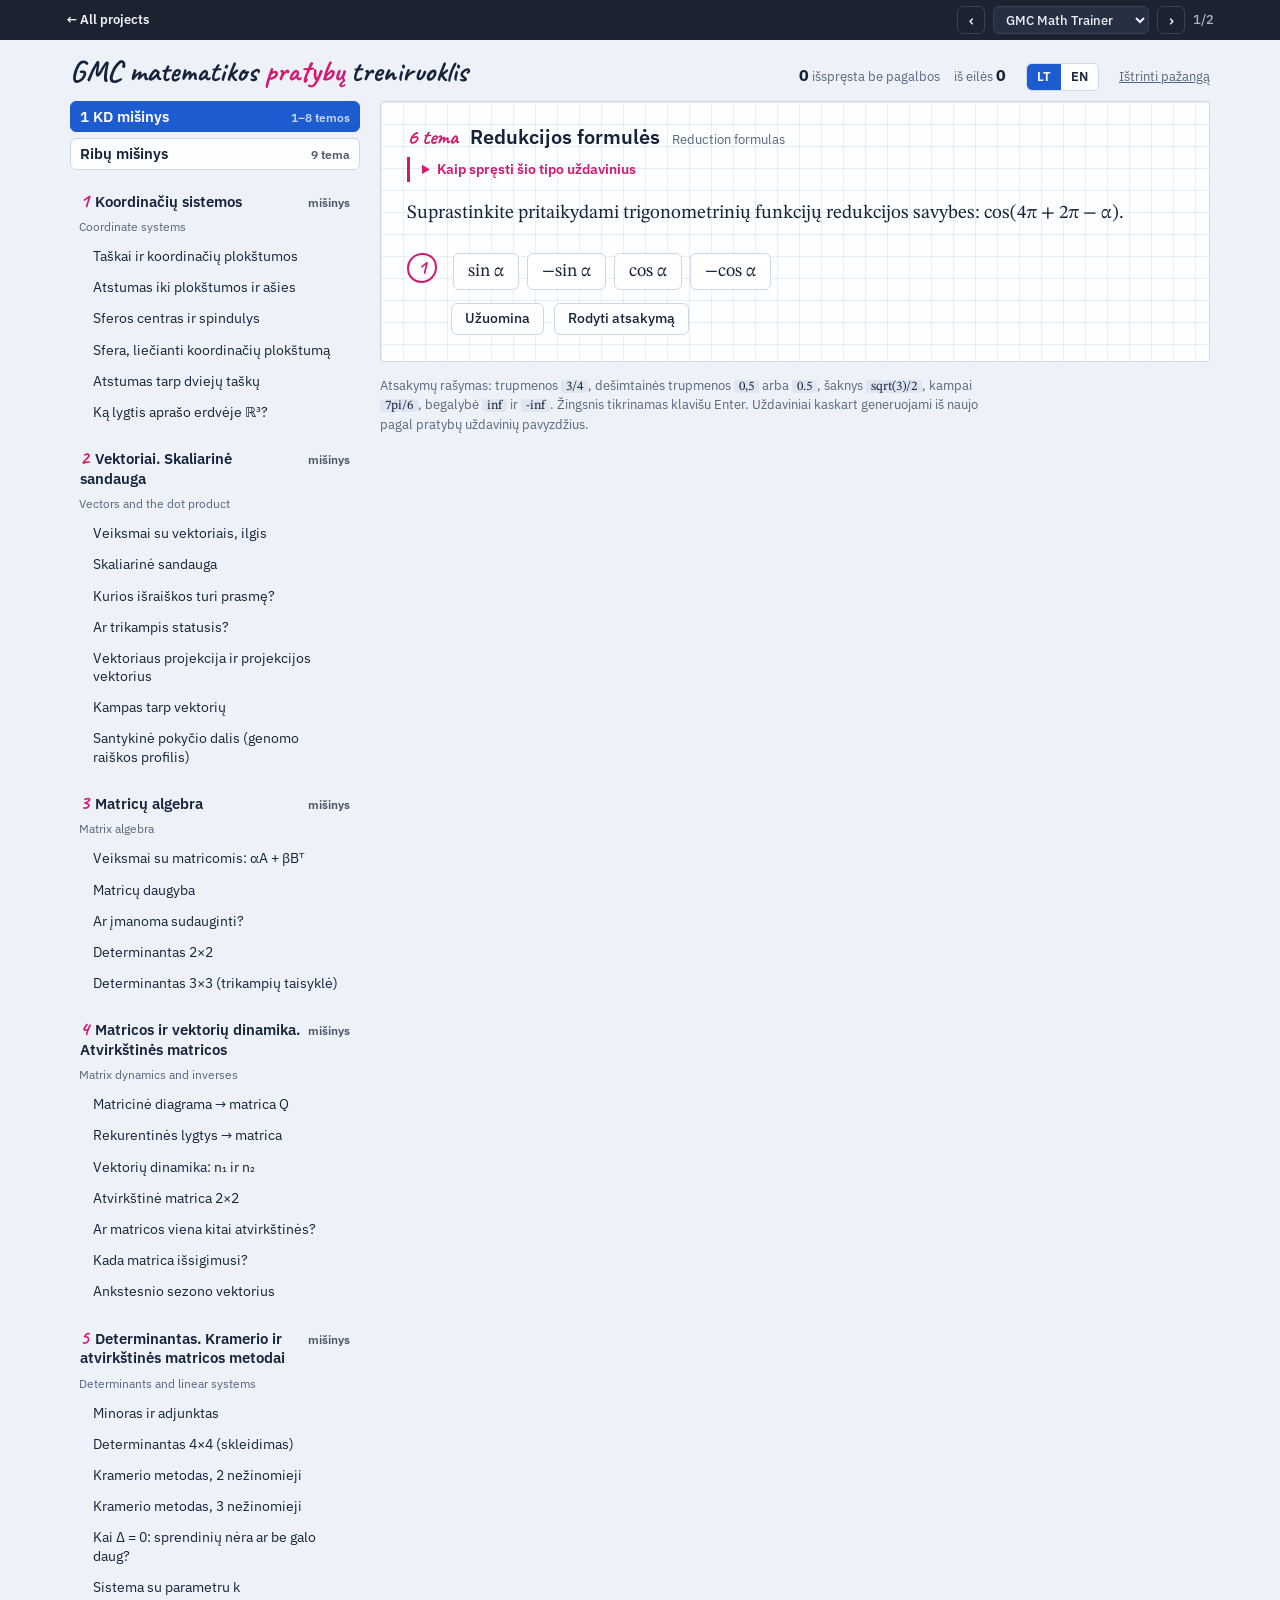
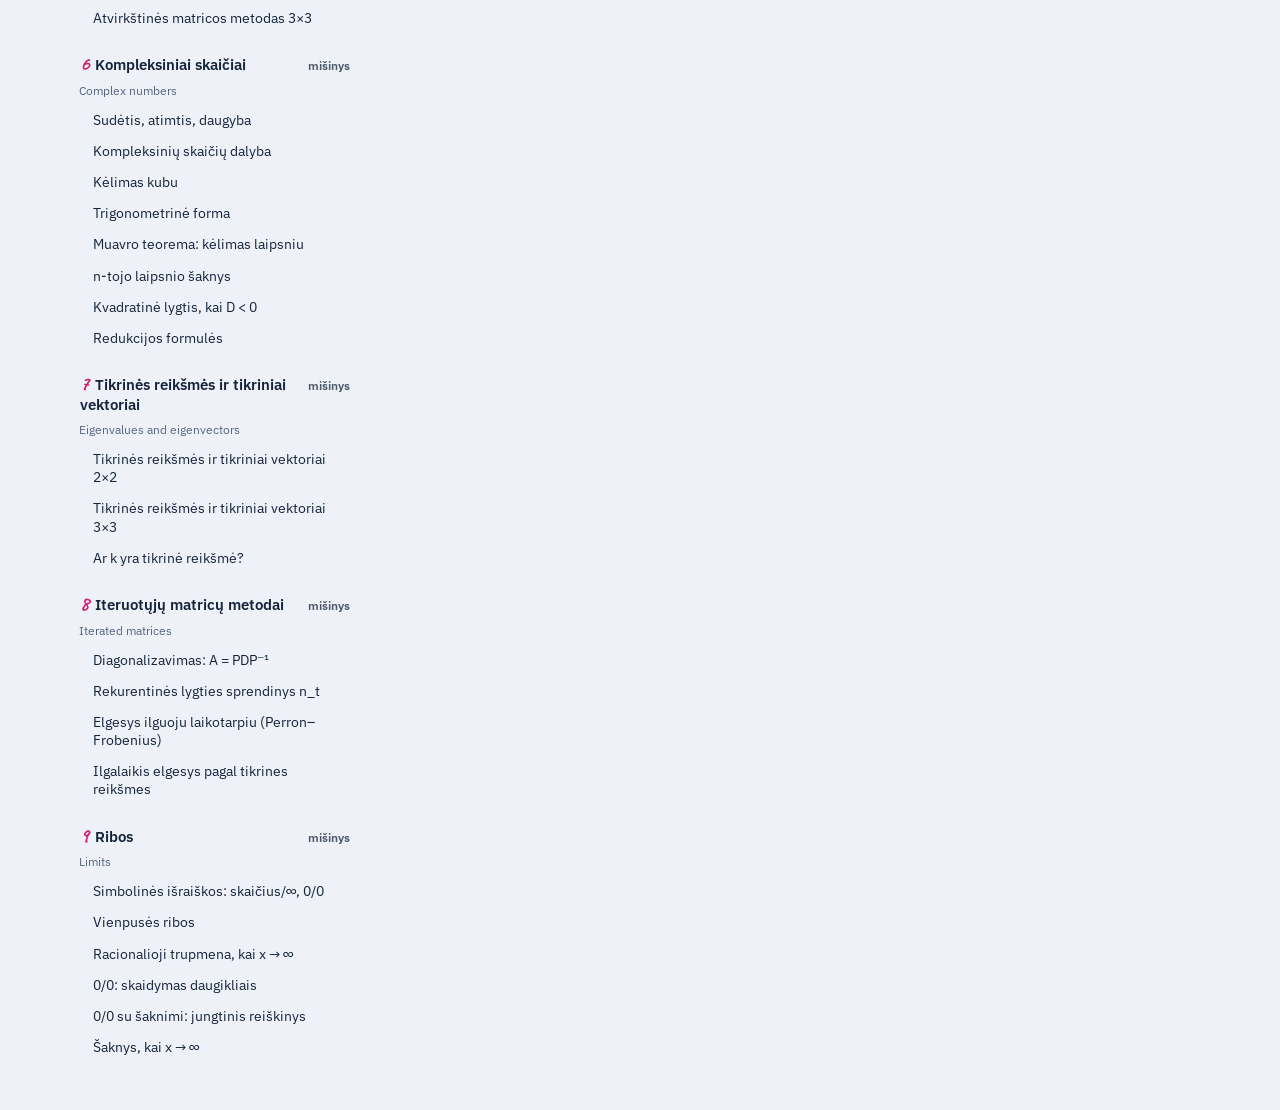
==== math-trainer/index.html @ cc03a7fa "Turn the site into a project hub and add the GMC Math Trainer - New home page lists every project fr" ====
<!DOCTYPE html>
<html lang="lt">
<head>
<meta charset="utf-8">
<meta name="viewport" content="width=device-width, initial-scale=1">
<title>GMC Math Trainer</title>
<meta name="description" content="Interaktyvus GMC matematikos pratybų treniruoklis: matricos, kompleksiniai skaičiai, tikrinės reikšmės, ribos.">
<link rel="preconnect" href="https://fonts.googleapis.com">
<link rel="preconnect" href="https://fonts.gstatic.com" crossorigin>
<link href="https://fonts.googleapis.com/css2?family=Caveat:wght@700&family=IBM+Plex+Sans:wght@400;500;600&family=STIX+Two+Text:ital,wght@0,400;0,600;1,400&display=swap" rel="stylesheet">
<link rel="stylesheet" href="trainer.css">
<link rel="stylesheet" href="../hub/hub.css">
<script src="../hub/hub.js" defer></script>
</head>
<body data-project="math-trainer">
<div id="hubbar"></div>
<header class="top">
  <h1 class="brand" id="brand">GMC matematikos <b>pratybų</b> treniruoklis</h1>
  <div class="tally" id="tally"></div>
  <div class="langs" id="langs" role="group" aria-label="Kalba"><button type="button" data-lang="lt" aria-pressed="true">LT</button><button type="button" data-lang="en" aria-pressed="false">EN</button></div>
  <button type="button" class="linkb" id="reset">Ištrinti pažangą</button>
</header>
<div class="app">
  <div>
    <button type="button" class="navtoggle" id="navtoggle" aria-expanded="false" aria-controls="nav"><span>Pasirinkite uždavinio tipą</span><b aria-hidden="true">▾</b></button>
    <nav id="nav" aria-label="Uždavinių tipai"></nav>
  </div>
  <main>
    <section class="sheet" id="sheet" aria-live="polite"></section>
    <p class="keys" id="keys"></p>
  </main>
</div>
<script src="js/core.js"></script>
<script src="js/gen1.js"></script>
<script src="js/gen2.js"></script>
<script src="js/gen0.js"></script>
<script src="js/lt1.js"></script>
<script src="js/lt2.js"></script>
<script src="js/lt0.js"></script>
<script src="js/ui.js"></script>
</body>
</html>
---- math-trainer/trainer.css ----
:root {
  /* layout: squared-paper workbook. Sidebar of exercise types, one problem sheet, steps revealed one line at a time */
  --paper: #eef2f8;
  --sheet: #fdfeff;
  --grid: rgba(52, 118, 196, .11);
  --ink: #15233b;
  --ink2: #56657f;
  --line: #cdd7e6;
  --accent: #1d5bd0;
  --accent-ink: #ffffff;
  --pen: #d21a6f;
  --good: #14804a;
  --good-bg: #e2f5ea;
  --bad: #c22f2a;
  --bad-bg: #fde9e7;
  --hl: #fff1a6;
  --field: #ffffff;
  --ui: "IBM Plex Sans", "Segoe UI", system-ui, sans-serif;
  --math: "STIX Two Text", "Cambria Math", Cambria, "Times New Roman", serif;
  --hand: "Caveat", "Segoe Print", cursive;
}
@media (prefers-color-scheme: dark) {
  :root:not([data-theme="light"]) {
    color-scheme: dark;
    --paper: #0f141d; --sheet: #161d2a; --grid: rgba(125, 165, 235, .075); --ink: #e7edf8; --ink2: #9dabc3; --line: #2b3649;
    --accent: #7eabff; --accent-ink: #0b1220; --pen: #ff78b6; --good: #55d28d; --good-bg: #12301f; --bad: #ff8078; --bad-bg: #3a1a18; --hl: #5c4c05; --field: #0f141d;
  }
}
:root[data-theme="dark"] {
  color-scheme: dark;
  --paper: #0f141d; --sheet: #161d2a; --grid: rgba(125, 165, 235, .075); --ink: #e7edf8; --ink2: #9dabc3; --line: #2b3649;
  --accent: #7eabff; --accent-ink: #0b1220; --pen: #ff78b6; --good: #55d28d; --good-bg: #12301f; --bad: #ff8078; --bad-bg: #3a1a18; --hl: #5c4c05; --field: #0f141d;
}
* { box-sizing: border-box; }
html { -webkit-text-size-adjust: 100%; }
body { margin: 0; background: var(--paper); color: var(--ink); font: 15px/1.5 var(--ui); }
button { font: inherit; color: inherit; cursor: pointer; }
:focus-visible { outline: 2px solid var(--accent); outline-offset: 2px; }

.top { display: flex; flex-wrap: wrap; align-items: baseline; gap: 6px 20px; padding: 16px 20px 10px; max-width: 1180px; margin: 0 auto; }
.brand { font: 700 30px/1 var(--hand); color: var(--ink); margin: 0; }
.brand b { color: var(--pen); font-weight: 700; }
.tally { margin-left: auto; display: flex; gap: 14px; align-items: baseline; color: var(--ink2); font-size: 13px; font-variant-numeric: tabular-nums; }
.tally strong { color: var(--ink); font-size: 16px; }
.langs { display: inline-flex; border: 1px solid var(--line); border-radius: 6px; overflow: hidden; }
.langs button { border: 0; background: var(--sheet); padding: 3px 10px; font: 600 13px/1.5 var(--ui); }
.langs button[aria-pressed="true"] { background: var(--accent); color: var(--accent-ink); }
.linkb { background: none; border: 0; padding: 0; color: var(--ink2); text-decoration: underline; font-size: 13px; }

.app { display: grid; grid-template-columns: 290px minmax(0, 1fr); gap: 20px; max-width: 1180px; margin: 0 auto; padding: 0 20px 48px; align-items: start; }
.navtoggle { display: none; }
#nav { display: flex; flex-direction: column; gap: 14px; }
.mixes { display: grid; gap: 6px; }
.navb { display: flex; justify-content: space-between; align-items: baseline; gap: 8px; width: 100%; text-align: left; background: none; border: 1px solid transparent; border-radius: 6px; padding: 5px 9px; line-height: 1.3; }
.navb:hover { background: color-mix(in srgb, var(--accent) 9%, transparent); }
.navb[aria-current="true"] { background: var(--accent); color: var(--accent-ink); }
.navb .cnt { font-size: 12px; font-variant-numeric: tabular-nums; opacity: .75; white-space: nowrap; }
.navb.mix { border-color: var(--line); background: var(--sheet); font-weight: 600; }
.navb.mix[aria-current="true"] { background: var(--accent); border-color: var(--accent); }
.topic { display: grid; gap: 1px; }
.navb.th { font-weight: 600; padding-top: 6px; }
.navb.th .no { font: 700 20px/1 var(--hand); color: var(--pen); margin-right: 6px; }
.navb.th[aria-current="true"] .no { color: inherit; }
.topic .lt { font-size: 12px; color: var(--ink2); padding: 0 9px 4px; }
.topic .navb.ty { padding-left: 22px; font-size: 14px; }

.sheet { background-color: var(--sheet); background-image: linear-gradient(var(--grid) 1px, transparent 1px), linear-gradient(90deg, var(--grid) 1px, transparent 1px); background-size: 22px 22px; border: 1px solid var(--line); border-radius: 4px; padding: 22px 26px 26px; min-width: 0; }
.phead { display: flex; flex-wrap: wrap; align-items: baseline; gap: 4px 12px; margin-bottom: 4px; }
.tag { font: 700 22px/1 var(--hand); color: var(--pen); }
.phead h2 { font: 600 20px/1.25 var(--ui); margin: 0; text-wrap: balance; }
.phead .lt { color: var(--ink2); font-size: 13px; }
.method { margin: 8px 0 14px; border-left: 3px solid var(--pen); padding: 2px 0 2px 12px; max-width: 70ch; }
.method summary { cursor: pointer; color: var(--pen); font-weight: 600; font-size: 14px; }
.method p { margin: 6px 0 2px; font-size: 14.5px; }
.math { font-family: var(--math); font-size: 19px; line-height: 1.9; }
.stmt { margin: 6px 0 16px; overflow-x: auto; padding-bottom: 2px; }
.fig { overflow-x: auto; margin-top: 6px; }

.steps { list-style: none; margin: 0; padding: 0; display: grid; gap: 14px; }
.step { display: grid; grid-template-columns: 34px minmax(0, 1fr); gap: 10px; align-items: start; }
.step > .no { width: 30px; height: 30px; border: 2px solid var(--pen); border-radius: 50% 46% 52% 48%; color: var(--pen); font: 700 20px/26px var(--hand); text-align: center; transform: rotate(-4deg); margin-top: 3px; }
.step.done > .no { border-color: var(--good); color: var(--good); }
.step.shown > .no { border-color: var(--ink2); color: var(--ink2); }
.sq { margin-bottom: 4px; }
.sq:empty { display: none; }
.bigq { font-size: 1.25em; }
.fields { display: flex; flex-wrap: wrap; align-items: center; gap: 10px 18px; overflow-x: auto; padding: 3px 2px 5px; }
.fld { display: inline-flex; align-items: center; gap: 7px; white-space: nowrap; }
.fld .lbl:empty, .fld .aft:empty { display: none; }
input.in { font: 18px/1.2 var(--math); color: var(--ink); background: var(--field); border: 1.5px solid var(--line); border-radius: 5px; padding: 5px 6px; text-align: center; width: calc(var(--w, 8) * 1ch + 16px); min-width: 0; }
input.in:focus { border-color: var(--accent); outline: 2px solid color-mix(in srgb, var(--accent) 30%, transparent); outline-offset: 0; }
input.in.bad { border-color: var(--bad); background: var(--bad-bg); }
input.in:disabled { border-color: transparent; background: transparent; opacity: 1; color: var(--ink); -webkit-text-fill-color: var(--ink); }
.step.done input.in:disabled { color: var(--good); -webkit-text-fill-color: var(--good); font-weight: 600; }
.chip { border: 1px solid var(--line); background: var(--sheet); border-radius: 999px; padding: 1px 9px; font: 15px var(--math); }
.opts { display: flex; flex-wrap: wrap; gap: 8px; }
.opt { border: 1.5px solid var(--line); background: var(--field); border-radius: 6px; padding: 5px 14px; font: 18px/1.4 var(--math); }
.opt:hover:not(:disabled) { border-color: var(--accent); }
.opt[aria-pressed="true"] { border-color: var(--accent); background: color-mix(in srgb, var(--accent) 14%, var(--field)); }
.opt.bad { border-color: var(--bad); background: var(--bad-bg); }
.step.done .opt[aria-pressed="true"], .step.shown .opt[aria-pressed="true"] { border-color: var(--good); background: var(--good-bg); }
.opt:disabled { cursor: default; }
.acts { display: flex; flex-wrap: wrap; align-items: center; gap: 8px 10px; margin-top: 8px; font-family: var(--ui); }
.btn { border: 1.5px solid var(--line); background: var(--sheet); border-radius: 6px; padding: 5px 13px; font: 500 14px/1.4 var(--ui); }
.btn:hover { border-color: var(--accent); }
.btn.primary { background: var(--accent); border-color: var(--accent); color: var(--accent-ink); font-weight: 600; }
.fb { font: 14px/1.4 var(--ui); }
.fb.no { color: var(--bad); }
.fb.yes { color: var(--good); font-weight: 600; }
.hint, .sol { font-size: 17px; line-height: 1.85; margin-top: 8px; padding: 4px 12px; border-radius: 4px; overflow-x: auto; max-width: 100%; }
.hint { background: color-mix(in srgb, var(--hl) 55%, transparent); }
.sol { border-left: 3px solid var(--good); background: color-mix(in srgb, var(--good-bg) 70%, transparent); }
.step.shown .sol { border-left-color: var(--ink2); background: color-mix(in srgb, var(--line) 35%, transparent); }
.hint::before, .sol::before { font: 600 12px/1 var(--ui); letter-spacing: .04em; text-transform: uppercase; color: var(--ink2); margin-right: 8px; }
.hint::before, .sol::before { content: attr(data-label); }
.finish { display: flex; flex-wrap: wrap; align-items: center; gap: 10px 16px; margin-top: 20px; padding-top: 14px; border-top: 1.5px dashed var(--line); }
.finish .verdict { font: 700 26px/1 var(--hand); color: var(--good); }
.finish .verdict.help { color: var(--ink2); }
.keys { margin: 14px 0 0; color: var(--ink2); font-size: 13px; max-width: 75ch; }
.keys code { font: 13px var(--math); background: color-mix(in srgb, var(--line) 45%, transparent); padding: 0 5px; border-radius: 3px; color: var(--ink); }

/* maths */
.mx { display: inline-flex; vertical-align: middle; position: relative; margin: 2px .3em; padding: .15em .55em; line-height: 1.45; }
.mx::before, .mx::after { content: ""; position: absolute; top: 0; bottom: 0; width: .38em; border: 1.5px solid currentColor; }
.mx::before { left: 0; border-right: 0; }
.mx::after { right: 0; border-left: 0; }
.mx.det::before, .mx.det::after { width: 0; border-top: 0; border-bottom: 0; }
.mx.det::before { border-left: 0; }
.mg { display: inline-grid; gap: .2em .85em; justify-items: center; align-items: center; }
.mg > .hl { background: var(--hl); border-radius: 3px; padding: 0 .25em; margin: 0 -.25em; }
.mx.inp { padding: .35em .6em; }
.mx.inp .mg { gap: 6px; }
.fr { display: inline-flex; flex-direction: column; vertical-align: middle; text-align: center; margin: 0 .14em; font-size: .88em; line-height: 1.25; }
.fr > span:first-child { border-bottom: 1.5px solid currentColor; padding: 0 .3em 1px; }
.fr > span:last-child { padding: 1px .3em 0; }
.fr.big { font-size: 1em; line-height: 1.5; }
sup .fr, sub .fr { font-size: .8em; }
.sys { display: inline-flex; flex-direction: column; vertical-align: middle; border-left: 2px solid currentColor; border-radius: 9px 0 0 9px; padding: .1em 0 .1em .7em; margin: .25em .5em; line-height: 1.6; }
.lim { display: inline-flex; flex-direction: column; align-items: center; vertical-align: middle; margin-right: .3em; line-height: 1.1; }
.lim > span:last-child { font-size: .72em; }
.rt { white-space: nowrap; }
.rt > .rd { border-top: 1.5px solid currentColor; padding: 0 .15em; }
.rt > sup { font-size: .6em; margin-right: -.25em; vertical-align: .9em; }
.bar { border-top: 1.5px solid currentColor; }
.dot { margin: 0 .13em; font-weight: 700; }
.math i { font-style: italic; }
svg.dia { max-width: none; display: block; }
.dia .de { fill: none; stroke: var(--accent); stroke-width: 1.8; marker-end: url(#ah); }
.dia .ah { fill: var(--accent); }
.dia .dn { fill: var(--sheet); stroke: var(--ink); stroke-width: 1.8; }
.dia .dt { font: italic 18px var(--math); fill: var(--ink); text-anchor: middle; }
.dia .dl { font: 600 16px var(--math); fill: var(--pen); text-anchor: middle; paint-order: stroke; stroke: var(--sheet); stroke-width: 4px; }

@media (max-width: 860px) {
  .app { grid-template-columns: minmax(0, 1fr); padding: 0 16px 40px; gap: 12px; }
  .top { padding: 14px 16px 8px; }
  .navtoggle { display: flex; justify-content: space-between; width: 100%; border: 1px solid var(--line); background: var(--sheet); border-radius: 6px; padding: 8px 12px; font-weight: 600; }
  #nav { display: none; }
  #nav.open { display: flex; }
  .sheet { padding: 16px 14px 20px; }
  .math { font-size: 17.5px; }
  .step { grid-template-columns: 30px minmax(0, 1fr); gap: 8px; }
}
@media (prefers-reduced-motion: no-preference) {
  .step.active { animation: rise .18s ease-out; }
  @keyframes rise { from { transform: translateY(4px); } to { transform: none; } }
}
---- hub/hub.css ----
/* Project hub: shared styles.
 * Two parts: the project bar that every project page shows at the top (.hubbar),
 * and the home page (body.hub). The bar carries its own colours so it looks the
 * same on any project, whatever that project's stylesheet does. */
.hubbar {
  --hb-bg: #1b2330; --hb-ink: #eef2f8; --hb-muted: #a9b4c6; --hb-line: #364154; --hb-field: #263042;
  background: var(--hb-bg); color: var(--hb-ink);
  font: 500 13px/1.3 "IBM Plex Sans", system-ui, -apple-system, "Segoe UI", sans-serif;
}
.hubbar * { box-sizing: border-box; }
.hubbar-in { display: flex; align-items: center; gap: 8px; max-width: 1180px; margin: 0 auto; padding: 6px 16px; }
.hubbar a { color: var(--hb-ink); text-decoration: none; }
.hubbar .hb-home { font-weight: 600; white-space: nowrap; margin-right: auto; padding: 4px 0; }
.hubbar .hb-home:hover { text-decoration: underline; }
.hubbar .hb-cyc { display: inline-flex; align-items: center; justify-content: center; width: 28px; height: 28px; border: 1px solid var(--hb-line); border-radius: 6px; font-size: 16px; line-height: 1; }
.hubbar .hb-cyc:hover { background: var(--hb-field); }
.hubbar select { font: inherit; color: var(--hb-ink); background: var(--hb-field); border: 1px solid var(--hb-line); border-radius: 6px; height: 28px; padding: 0 8px; min-width: 0; max-width: 46vw; }
.hubbar .hb-count { color: var(--hb-muted); font-variant-numeric: tabular-nums; }
.hubbar a:focus-visible, .hubbar select:focus-visible { outline: 2px solid #8fb6ff; outline-offset: 2px; }

/* ---------- home page ---------- */
body.hub {
  /* layout: one index column, projects as numbered ledger rows rather than cards.
     Tokens are set on body.hub, not :root, so they never leak into a project's own palette. */
  --bg: #f3f4f1; --surface: #ffffff; --ink: #1a2029; --muted: #5d6673; --line: #d5d9d2; --accent: #b3421f;
  --f-body: "IBM Plex Sans", system-ui, -apple-system, "Segoe UI", sans-serif;
  --f-mono: "IBM Plex Mono", ui-monospace, "SFMono-Regular", Menlo, monospace;
}
@media (prefers-color-scheme: dark) {
  :root:not([data-theme="light"]) body.hub { --bg: #12151a; --surface: #1a1f27; --ink: #e8ebf0; --muted: #9aa4b2; --line: #2c3440; --accent: #f08a5d; color-scheme: dark; }
}
:root[data-theme="dark"] body.hub { --bg: #12151a; --surface: #1a1f27; --ink: #e8ebf0; --muted: #9aa4b2; --line: #2c3440; --accent: #f08a5d; color-scheme: dark; }
body.hub { margin: 0; background: var(--bg); color: var(--ink); font: 16px/1.55 var(--f-body); }
body.hub * { box-sizing: border-box; }
.hub-wrap { max-width: 860px; margin: 0 auto; padding: 48px 20px 64px; }
.hub-eyebrow { font: 500 13px/1.4 var(--f-mono); color: var(--muted); margin: 0 0 6px; }
.hub-wrap h1 { font: 600 34px/1.15 var(--f-body); letter-spacing: -.01em; margin: 0 0 10px; text-wrap: balance; }
.hub-lede { color: var(--muted); max-width: 60ch; margin: 0 0 30px; }
.hub-list { list-style: none; margin: 0; padding: 0; border-top: 2px solid var(--ink); }
.hub-row { display: grid; grid-template-columns: 44px minmax(0, 1fr) auto; gap: 4px 16px; align-items: baseline; padding: 18px 6px; border-bottom: 1px solid var(--line); color: inherit; text-decoration: none; }
.hub-row:hover { background: var(--surface); }
.hub-row:focus-visible { outline: 2px solid var(--accent); outline-offset: 2px; }
.hub-no { font: 500 13px/1.6 var(--f-mono); color: var(--accent); }
.hub-row h2 { font: 600 20px/1.3 var(--f-body); margin: 0; }
.hub-kind { font: 400 13px/1.4 var(--f-mono); color: var(--muted); white-space: nowrap; }
.hub-sum { grid-column: 2 / -1; margin: 2px 0 6px; color: var(--muted); max-width: 64ch; }
.hub-tags { grid-column: 2 / -1; display: flex; flex-wrap: wrap; gap: 6px; }
.hub-tag { font: 400 12px/1.5 var(--f-mono); border: 1px solid var(--line); border-radius: 999px; padding: 0 9px; color: var(--muted); }
.hub-open { font-weight: 600; color: var(--accent); margin-left: auto; }
.hub-foot { margin-top: 28px; color: var(--muted); font-size: 14px; }
.hub-foot a { color: inherit; }
.hub-error { padding: 18px 6px; color: var(--muted); }
@media (max-width: 520px) {
  .hub-wrap { padding: 32px 16px 48px; }
  .hub-row { grid-template-columns: 30px minmax(0, 1fr); }
  .hub-kind { grid-column: 2; }
  .hub-wrap h1 { font-size: 28px; }
}
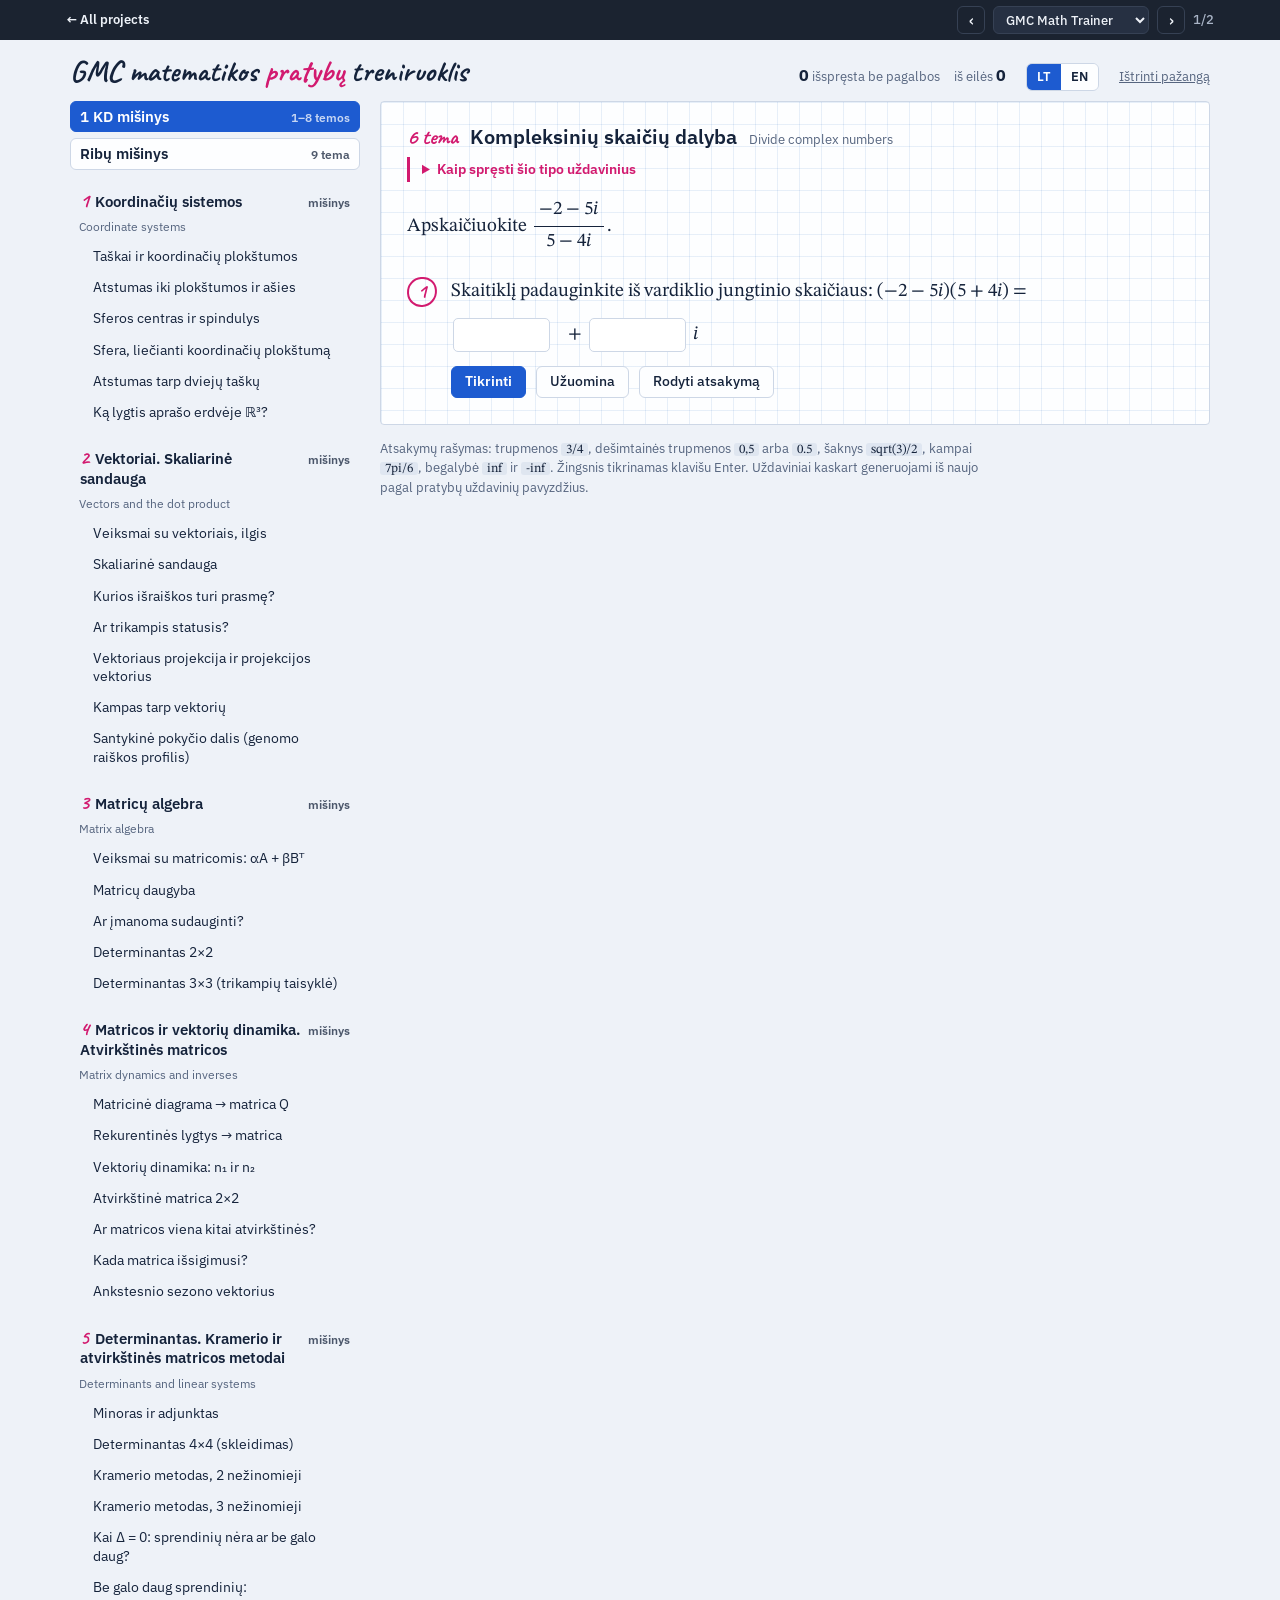
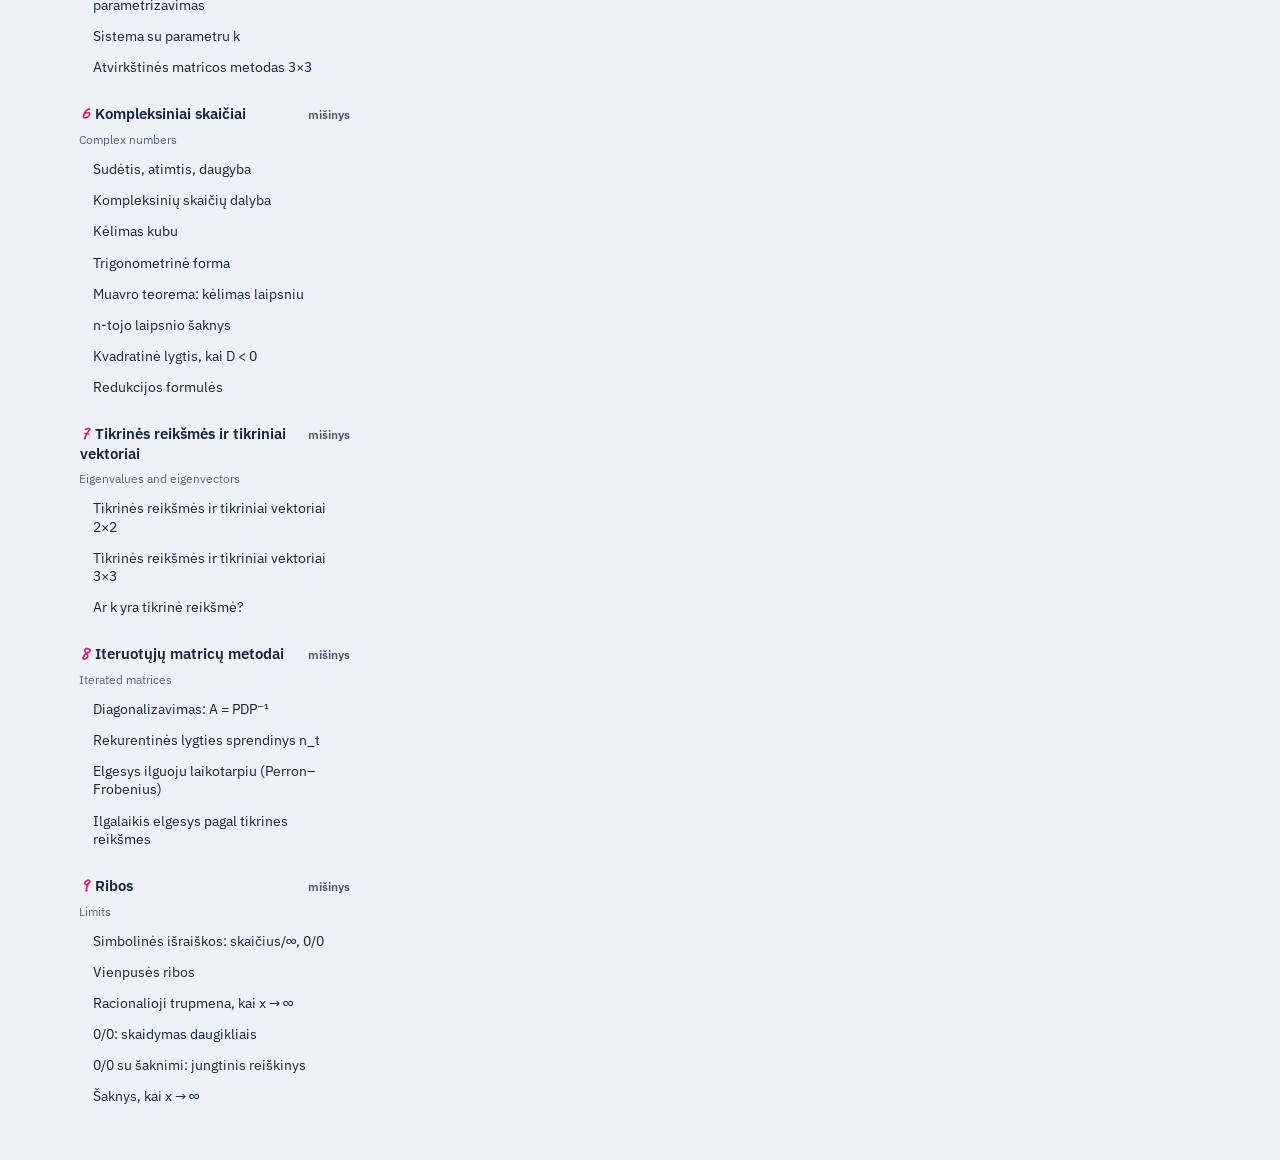
==== commit 02e10f2d: "Add parametrised-solutions exercise, 404 page and page icons - math-trainer: new exercise type for s" ====
--- a/math-trainer/index.html
+++ b/math-trainer/index.html
@@ -5,6 +5,7 @@
 <meta name="viewport" content="width=device-width, initial-scale=1">
 <title>GMC Math Trainer</title>
 <meta name="description" content="Interaktyvus GMC matematikos pratybų treniruoklis: matricos, kompleksiniai skaičiai, tikrinės reikšmės, ribos.">
+<link rel="icon" href="data:image/svg+xml,%3Csvg xmlns='http://www.w3.org/2000/svg' viewBox='0 0 32 32'%3E%3Crect width='32' height='32' rx='6' fill='%231d5bd0'/%3E%3Ctext x='16' y='24' font-size='22' text-anchor='middle' fill='white' font-family='Georgia,serif'%3E%CE%BB%3C/text%3E%3C/svg%3E">
 <link rel="preconnect" href="https://fonts.googleapis.com">
 <link rel="preconnect" href="https://fonts.gstatic.com" crossorigin>
 <link href="https://fonts.googleapis.com/css2?family=Caveat:wght@700&family=IBM+Plex+Sans:wght@400;500;600&family=STIX+Two+Text:ital,wght@0,400;0,600;1,400&display=swap" rel="stylesheet">
--- a/math-trainer/trainer.css
+++ b/math-trainer/trainer.css
@@ -85,6 +85,7 @@
 .sq:empty { display: none; }
 .bigq { font-size: 1.25em; }
 .fields { display: flex; flex-wrap: wrap; align-items: center; gap: 10px 18px; overflow-x: auto; padding: 3px 2px 5px; }
+.brk { flex-basis: 100%; height: 0; }
 .fld { display: inline-flex; align-items: center; gap: 7px; white-space: nowrap; }
 .fld .lbl:empty, .fld .aft:empty { display: none; }
 input.in { font: 18px/1.2 var(--math); color: var(--ink); background: var(--field); border: 1.5px solid var(--line); border-radius: 5px; padding: 5px 6px; text-align: center; width: calc(var(--w, 8) * 1ch + 16px); min-width: 0; }
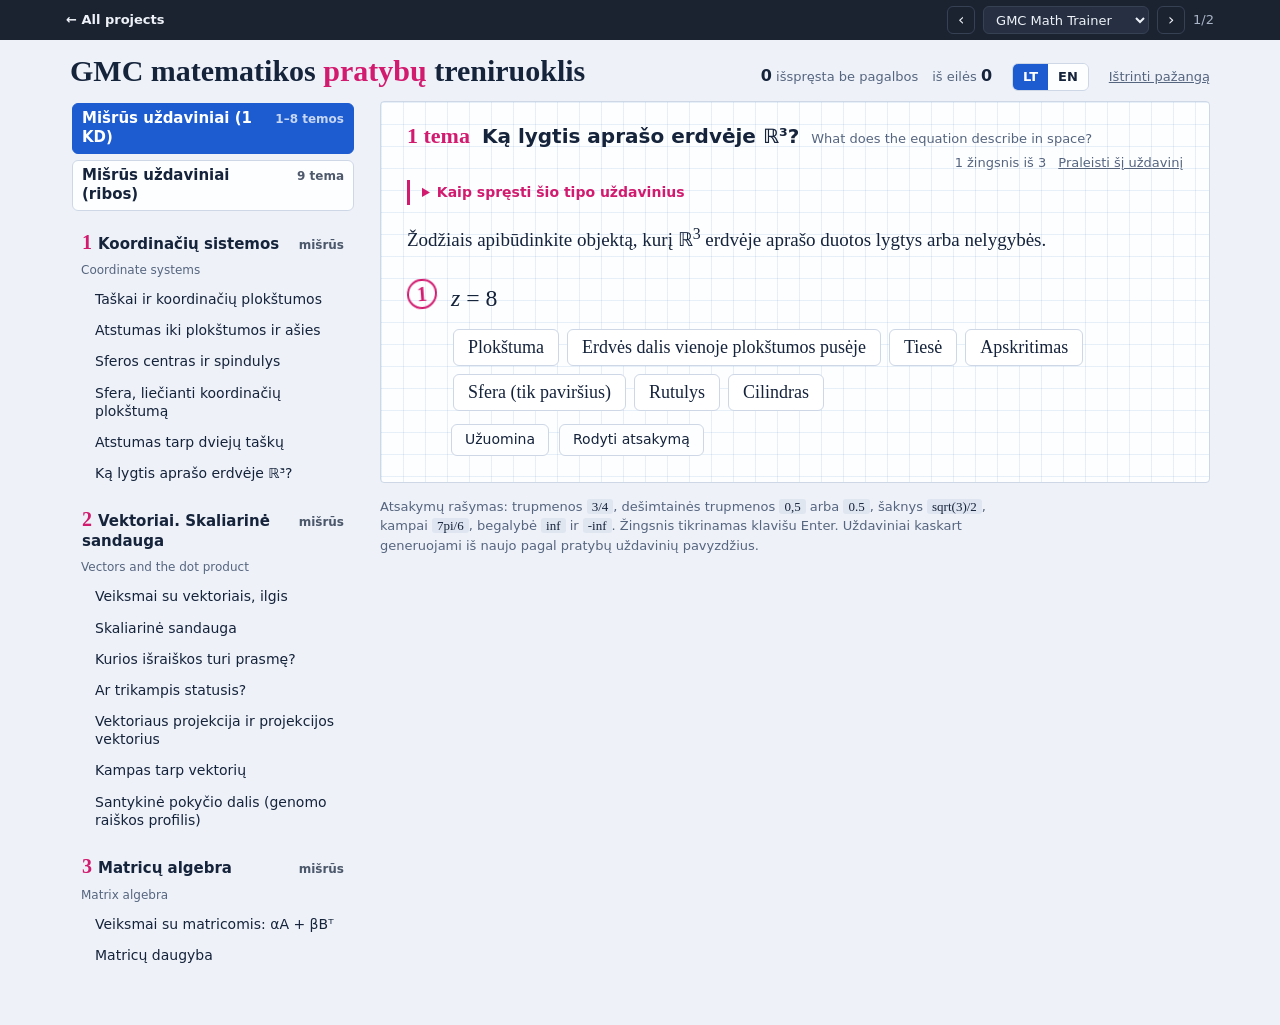
==== commit 95e96de5: "Trainer audit: independent answer verification, fixes, wording, site hardening Math trainer - Fix: d" ====
--- a/math-trainer/index.html
+++ b/math-trainer/index.html
@@ -2,6 +2,8 @@
 <html lang="lt">
 <head>
 <meta charset="utf-8">
+<meta http-equiv="Content-Security-Policy" content="default-src 'none'; script-src 'self'; style-src 'self' https://fonts.googleapis.com; font-src https://fonts.gstatic.com; img-src data:; connect-src 'self'; base-uri 'none'; form-action 'none'">
+<meta name="referrer" content="no-referrer">
 <meta name="viewport" content="width=device-width, initial-scale=1">
 <title>GMC Math Trainer</title>
 <meta name="description" content="Interaktyvus GMC matematikos pratybų treniruoklis: matricos, kompleksiniai skaičiai, tikrinės reikšmės, ribos.">
--- a/math-trainer/trainer.css
+++ b/math-trainer/trainer.css
@@ -50,6 +50,10 @@
 .app { display: grid; grid-template-columns: 290px minmax(0, 1fr); gap: 20px; max-width: 1180px; margin: 0 auto; padding: 0 20px 48px; align-items: start; }
 .navtoggle { display: none; }
 #nav { display: flex; flex-direction: column; gap: 14px; }
+@media (min-width: 861px) {
+  /* the list of 54 exercise types scrolls on its own, so the problem sheet always stays in view */
+  #nav { position: sticky; top: 12px; max-height: calc(100vh - 24px); overflow-y: auto; overscroll-behavior: contain; padding: 2px 6px 12px 2px; scrollbar-width: thin; }
+}
 .mixes { display: grid; gap: 6px; }
 .navb { display: flex; justify-content: space-between; align-items: baseline; gap: 8px; width: 100%; text-align: left; background: none; border: 1px solid transparent; border-radius: 6px; padding: 5px 9px; line-height: 1.3; }
 .navb:hover { background: color-mix(in srgb, var(--accent) 9%, transparent); }
@@ -69,6 +73,8 @@
 .tag { font: 700 22px/1 var(--hand); color: var(--pen); }
 .phead h2 { font: 600 20px/1.25 var(--ui); margin: 0; text-wrap: balance; }
 .phead .lt { color: var(--ink2); font-size: 13px; }
+.phead .prog { margin-left: auto; color: var(--ink2); font-size: 13px; font-variant-numeric: tabular-nums; white-space: nowrap; }
+.phead .skip { white-space: nowrap; }
 .method { margin: 8px 0 14px; border-left: 3px solid var(--pen); padding: 2px 0 2px 12px; max-width: 70ch; }
 .method summary { cursor: pointer; color: var(--pen); font-weight: 600; font-size: 14px; }
 .method p { margin: 6px 0 2px; font-size: 14.5px; }
@@ -127,6 +133,10 @@
 .mx::after { right: 0; border-left: 0; }
 .mx.det::before, .mx.det::after { width: 0; border-top: 0; border-bottom: 0; }
 .mx.det::before { border-left: 0; }
+.mg.c1 { grid-template-columns: auto; }
+.mg.c2 { grid-template-columns: repeat(2, auto); }
+.mg.c3 { grid-template-columns: repeat(3, auto); }
+.mg.c4 { grid-template-columns: repeat(4, auto); }
 .mg { display: inline-grid; gap: .2em .85em; justify-items: center; align-items: center; }
 .mg > .hl { background: var(--hl); border-radius: 3px; padding: 0 .25em; margin: 0 -.25em; }
 .mx.inp { padding: .35em .6em; }
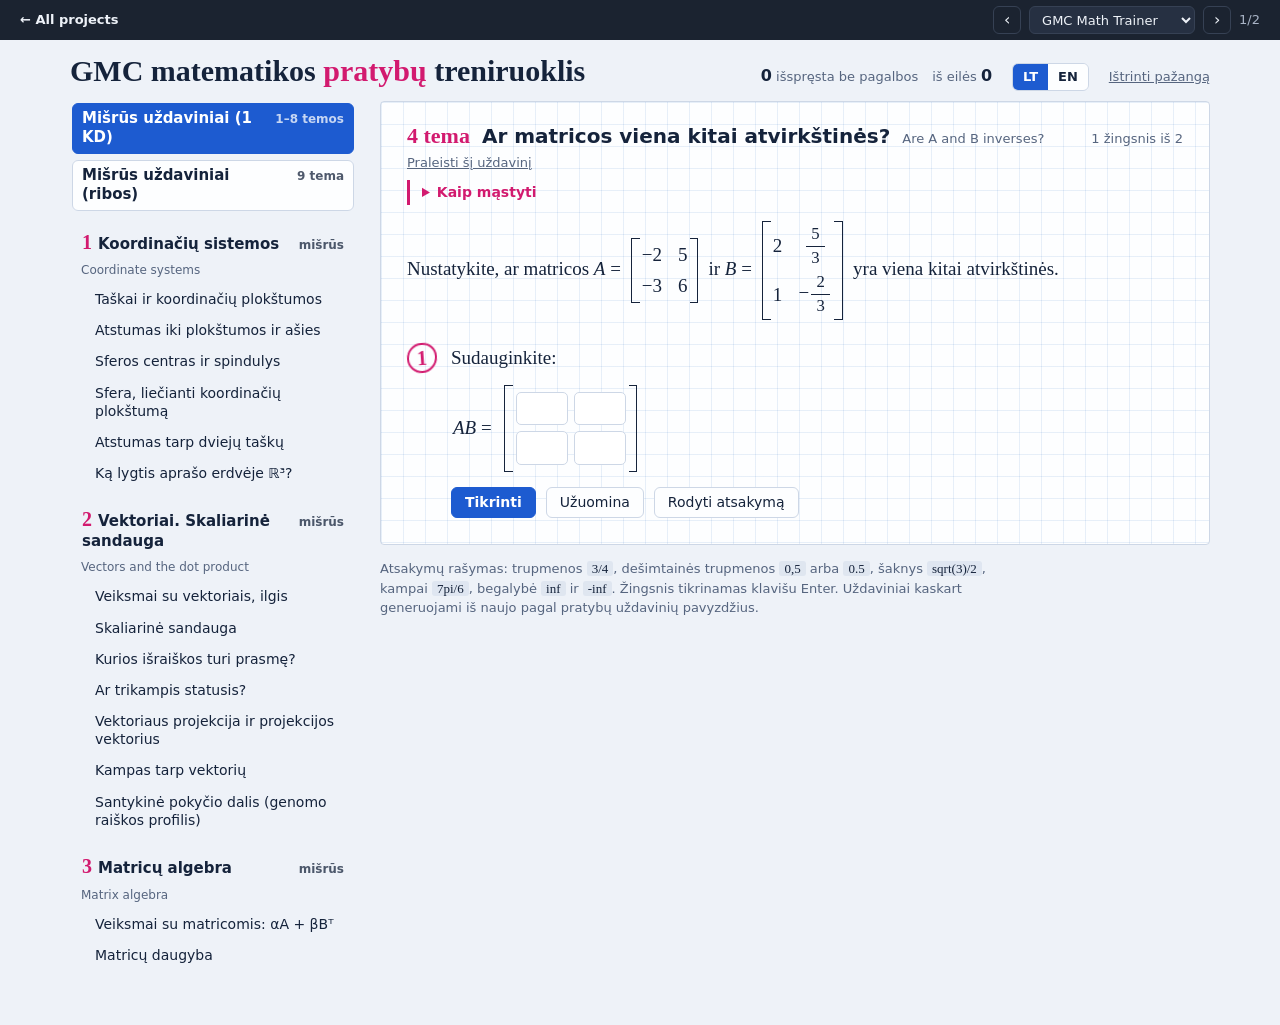
==== commit 67ccd1e7: "Math trainer: plain-language notes beside every problem - New "Kaip mąstyti / How to think about it"" ====
--- a/math-trainer/index.html
+++ b/math-trainer/index.html
@@ -32,6 +32,7 @@
     <section class="sheet" id="sheet" aria-live="polite"></section>
     <p class="keys" id="keys"></p>
   </main>
+  <aside class="explain" id="explain" aria-label="Kaip mąstyti"></aside>
 </div>
 <script src="js/core.js"></script>
 <script src="js/gen1.js"></script>
@@ -40,6 +41,7 @@
 <script src="js/lt1.js"></script>
 <script src="js/lt2.js"></script>
 <script src="js/lt0.js"></script>
+<script src="js/explain.js"></script>
 <script src="js/ui.js"></script>
 </body>
 </html>
--- a/math-trainer/trainer.css
+++ b/math-trainer/trainer.css
@@ -78,6 +78,23 @@
 .method { margin: 8px 0 14px; border-left: 3px solid var(--pen); padding: 2px 0 2px 12px; max-width: 70ch; }
 .method summary { cursor: pointer; color: var(--pen); font-weight: 600; font-size: 14px; }
 .method p { margin: 6px 0 2px; font-size: 14.5px; }
+.explain { display: none; }
+.ex h4 { font: 600 12px/1.2 var(--ui); letter-spacing: .05em; text-transform: uppercase; color: var(--ink2); margin: 14px 0 4px; }
+.ex h4:first-child { margin-top: 0; }
+.ex h4.t { color: var(--bad); }
+.ex h4.c { color: var(--good); }
+.ex p, .ex ol { margin: 0; font: 14.5px/1.55 var(--ui); max-width: 62ch; }
+.ex ol { padding-left: 1.3em; display: grid; gap: 4px; }
+.ex p.rule { color: var(--ink2); font-size: 13.5px; }
+.method .ex { margin: 10px 0 4px; }
+@media (min-width: 1360px) {
+  /* wide screens: the notes sit in their own column beside the problem */
+  .top, .app { max-width: 1560px; }
+  .app { grid-template-columns: 290px minmax(0, 1fr) minmax(300px, 360px); }
+  .explain { display: block; position: sticky; top: 12px; max-height: calc(100vh - 24px); overflow-y: auto; overscroll-behavior: contain; border-left: 3px solid var(--pen); padding: 2px 6px 14px 18px; scrollbar-width: thin; }
+  .explain h3 { font: 700 26px/1.1 var(--hand); color: var(--pen); margin: 0 0 12px; }
+  .method { display: none; }
+}
 .math { font-family: var(--math); font-size: 19px; line-height: 1.9; }
 .stmt { margin: 6px 0 16px; overflow-x: auto; padding-bottom: 2px; }
 .fig { overflow-x: auto; margin-top: 6px; }
@@ -149,6 +166,7 @@
 .sys { display: inline-flex; flex-direction: column; vertical-align: middle; border-left: 2px solid currentColor; border-radius: 9px 0 0 9px; padding: .1em 0 .1em .7em; margin: .25em .5em; line-height: 1.6; }
 .lim { display: inline-flex; flex-direction: column; align-items: center; vertical-align: middle; margin-right: .3em; line-height: 1.1; }
 .lim > span:last-child { font-size: .72em; }
+.nw { white-space: nowrap; }
 .rt { white-space: nowrap; }
 .rt > .rd { border-top: 1.5px solid currentColor; padding: 0 .15em; }
 .rt > sup { font-size: .6em; margin-right: -.25em; vertical-align: .9em; }
--- a/hub/hub.css
+++ b/hub/hub.css
@@ -8,7 +8,7 @@
   font: 500 13px/1.3 "IBM Plex Sans", system-ui, -apple-system, "Segoe UI", sans-serif;
 }
 .hubbar * { box-sizing: border-box; }
-.hubbar-in { display: flex; align-items: center; gap: 8px; max-width: 1180px; margin: 0 auto; padding: 6px 16px; }
+.hubbar-in { display: flex; align-items: center; gap: 8px; padding: 6px 20px; }
 .hubbar a { color: var(--hb-ink); text-decoration: none; }
 .hubbar .hb-home { font-weight: 600; white-space: nowrap; margin-right: auto; padding: 4px 0; }
 .hubbar .hb-home:hover { text-decoration: underline; }
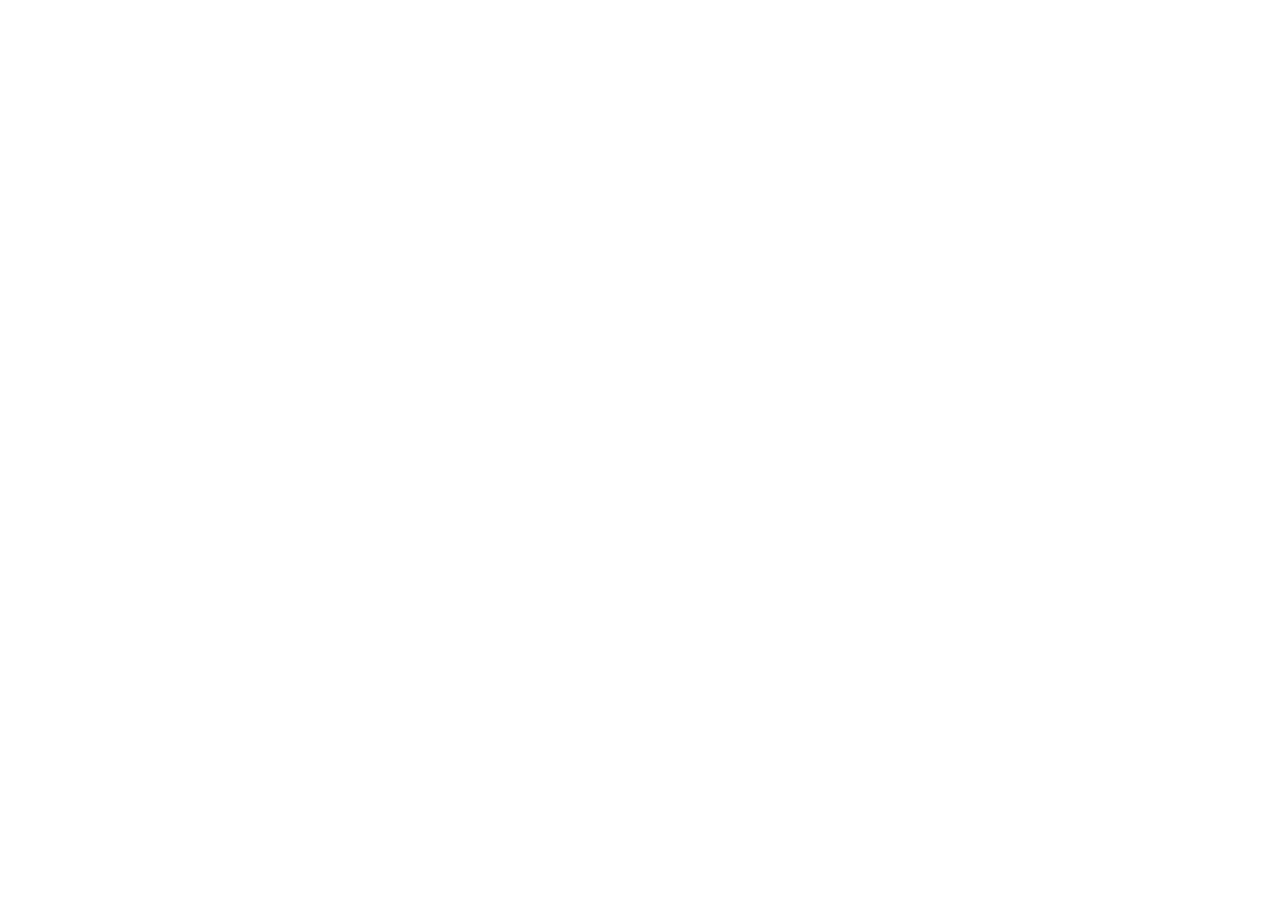
==== commit 0dc5c084: "Maths trainer moved to beagle.lt: leave a redirect Co-Authored-By: Claude Opus 5.5 <noreply@anthropi" ====
--- a/math-trainer/index.html
+++ b/math-trainer/index.html
@@ -1,47 +1,7 @@
-<!DOCTYPE html>
-<html lang="lt">
-<head>
-<meta charset="utf-8">
-<meta http-equiv="Content-Security-Policy" content="default-src 'none'; script-src 'self'; style-src 'self' https://fonts.googleapis.com; font-src https://fonts.gstatic.com; img-src data:; connect-src 'self'; base-uri 'none'; form-action 'none'">
-<meta name="referrer" content="no-referrer">
-<meta name="viewport" content="width=device-width, initial-scale=1">
-<title>GMC Math Trainer</title>
-<meta name="description" content="Interaktyvus GMC matematikos pratybų treniruoklis: matricos, kompleksiniai skaičiai, tikrinės reikšmės, ribos.">
-<link rel="icon" href="data:image/svg+xml,%3Csvg xmlns='http://www.w3.org/2000/svg' viewBox='0 0 32 32'%3E%3Crect width='32' height='32' rx='6' fill='%231d5bd0'/%3E%3Ctext x='16' y='24' font-size='22' text-anchor='middle' fill='white' font-family='Georgia,serif'%3E%CE%BB%3C/text%3E%3C/svg%3E">
-<link rel="preconnect" href="https://fonts.googleapis.com">
-<link rel="preconnect" href="https://fonts.gstatic.com" crossorigin>
-<link href="https://fonts.googleapis.com/css2?family=Caveat:wght@700&family=IBM+Plex+Sans:wght@400;500;600&family=STIX+Two+Text:ital,wght@0,400;0,600;1,400&display=swap" rel="stylesheet">
-<link rel="stylesheet" href="trainer.css">
-<link rel="stylesheet" href="../hub/hub.css">
-<script src="../hub/hub.js" defer></script>
-</head>
-<body data-project="math-trainer">
-<div id="hubbar"></div>
-<header class="top">
-  <h1 class="brand" id="brand">GMC matematikos <b>pratybų</b> treniruoklis</h1>
-  <div class="tally" id="tally"></div>
-  <div class="langs" id="langs" role="group" aria-label="Kalba"><button type="button" data-lang="lt" aria-pressed="true">LT</button><button type="button" data-lang="en" aria-pressed="false">EN</button></div>
-  <button type="button" class="linkb" id="reset">Ištrinti pažangą</button>
-</header>
-<div class="app">
-  <div>
-    <button type="button" class="navtoggle" id="navtoggle" aria-expanded="false" aria-controls="nav"><span>Pasirinkite uždavinio tipą</span><b aria-hidden="true">▾</b></button>
-    <nav id="nav" aria-label="Uždavinių tipai"></nav>
-  </div>
-  <main>
-    <section class="sheet" id="sheet" aria-live="polite"></section>
-    <p class="keys" id="keys"></p>
-  </main>
-  <aside class="explain" id="explain" aria-label="Kaip mąstyti"></aside>
-</div>
-<script src="js/core.js"></script>
-<script src="js/gen1.js"></script>
-<script src="js/gen2.js"></script>
-<script src="js/gen0.js"></script>
-<script src="js/lt1.js"></script>
-<script src="js/lt2.js"></script>
-<script src="js/lt0.js"></script>
-<script src="js/explain.js"></script>
-<script src="js/ui.js"></script>
-</body>
-</html>
+<!doctype html>
+<html lang="lt"><head><meta charset="utf-8">
+<meta http-equiv="Content-Security-Policy" content="default-src 'none'; base-uri 'none'; form-action 'none'">
+<title>GMC matematikos treniruoklis</title>
+<meta http-equiv="refresh" content="0; url=https://beagle.lt/math/">
+<link rel="canonical" href="https://beagle.lt/math/">
+</head><body><p>Treniruoklis persikėlė į <a href="https://beagle.lt/math/">beagle.lt/math</a>. The trainer has moved to <a href="https://beagle.lt/math/">beagle.lt/math</a>.</p></body></html>
